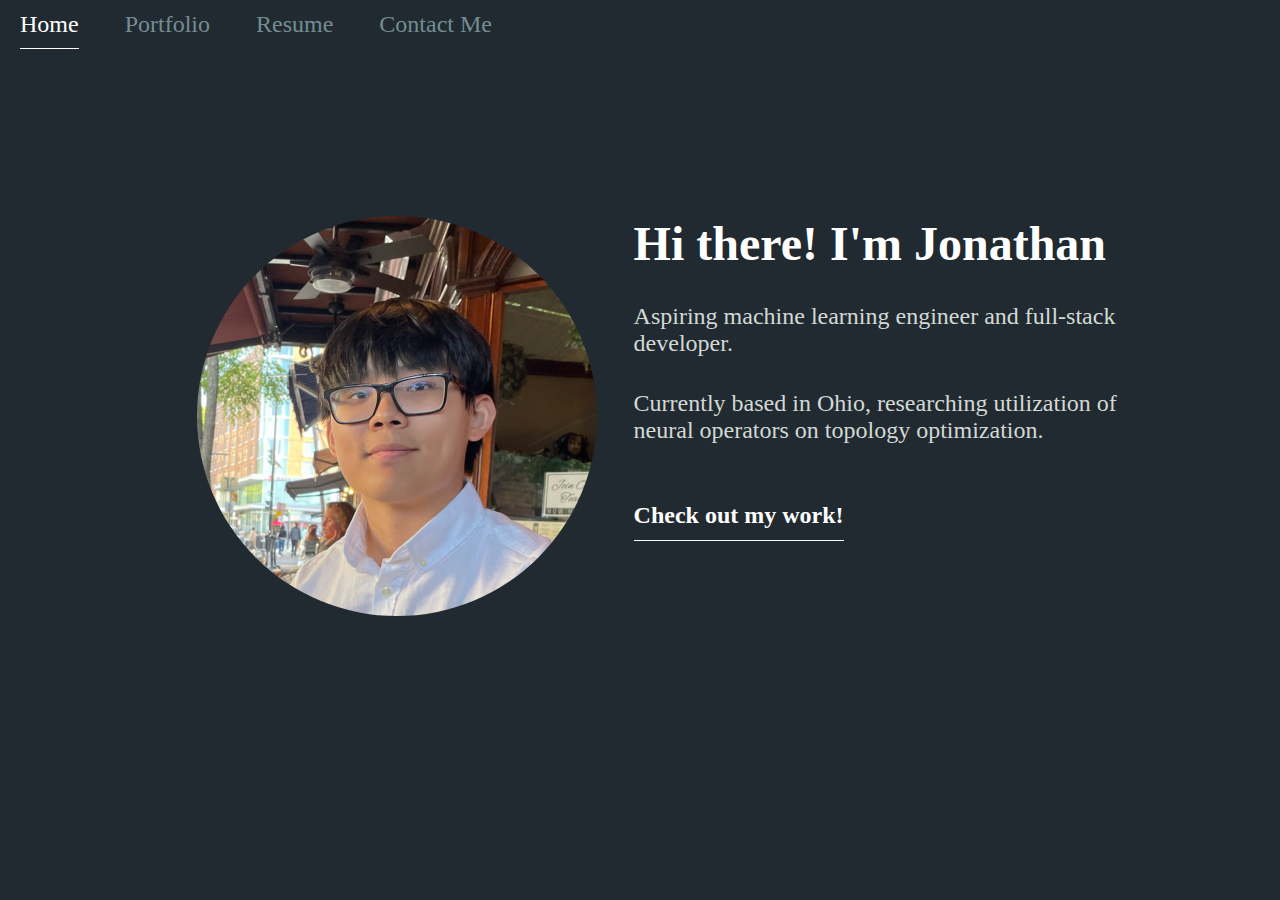
==== index.html @ 546f7185 "Implement Home Page" ====
<!DOCTYPE html>

<html>

<head>
    <title>Jonathan Chen</title>
    <link rel="stylesheet" type="text/css" href="style.css">

    <link rel="preconnect" href="https://fonts.googleapis.com">
    <link rel="preconnect" href="https://fonts.gstatic.com" crossorigin>
    <link href="https://fonts.googleapis.com/css2?family=Jacques+Francois&family=Recursive:wght@300..1000&display=swap"
        rel="stylesheet">

</head>

<body>
    <section class="navbar">
        <ul>
            <li> <a href="" class="current-page">Home</a> </li>
            <li> <a href="">Portfolio</a> </li>
            <li> <a href="">Resume</a> </li>
            <li> <a href="">Contact Me</a> </li>
        </ul>
    </section>

    <section class=" main">

        <section class="photo-section">
            <img class="photo" src="images/profilepic.jpeg" alt="Profile Picture" />
        </section>

        <section class="about-section">
            <h1> Hi there! I'm Jonathan </h1>
            <p> Aspiring machine learning engineer and full-stack
                <br> developer.
            </p>
            <br>
            <p>Currently based in Ohio, researching utilization of
                <br> neural operators on topology optimization.
            </p>
            <br>
            <a href=""> <strong> Check out my work! </strong> </a>
        </section>

</body>

</html>
---- style.css ----
body {
    height: 100%;
    width: 99%;
    margin: 0;
    background-color: #212A31;
    color: #FFFFFF;
}

/* Navbar */

.navbar {
    color: #748D92;
    font-size: 1.5rem;
    line-height: 0;
}

.navbar ul {
    text-align: left;
    padding: 0;
}

.navbar li {
    display: inline;
    padding-left: 1.25rem;
    padding-right: 1.25rem;
    color: #748D92;
}

.navbar a {
    color: #748D92;
    text-decoration: none;
}

.navbar a.current-page {
    color: #FFFFFF;
    border-bottom: 0.1rem solid #FFFFFF;
    padding-bottom: 0.7rem;
}

/* Main Block */

.main {
    width: 100%;
    height: 100%;
    display: grid;
    grid-template-columns: 1fr 1fr;
    margin-top: 10rem;
    /* border: 1px solid white; */
}

/* Photo */

.photo-section {
    grid-column: 1 / 2;
    justify-self: center;
    margin-top: 2rem;
    padding-left: 10rem;
}

.photo {
    width: 25rem;
    height: 25rem;
    border-radius: 13.75rem;
}

/* About */

.about-section {
    grid-column: 2 / 3;
}

.about-section h1 {
    font-size: 3rem;
}

.about-section p {
    font-size: 1.5rem;
    margin-top: 0.469rem;
    margin-bottom: 0.469rem;
    color: #D3D9D4;
}

.about-section a {
    color: #FFFFFF;
    border-bottom: 0.1rem solid #FFFFFF;
    padding-bottom: 0.7rem;
    text-decoration: none;
    font-size: 1.5rem;
    display: inline-block;
    margin-top: 2rem;
}
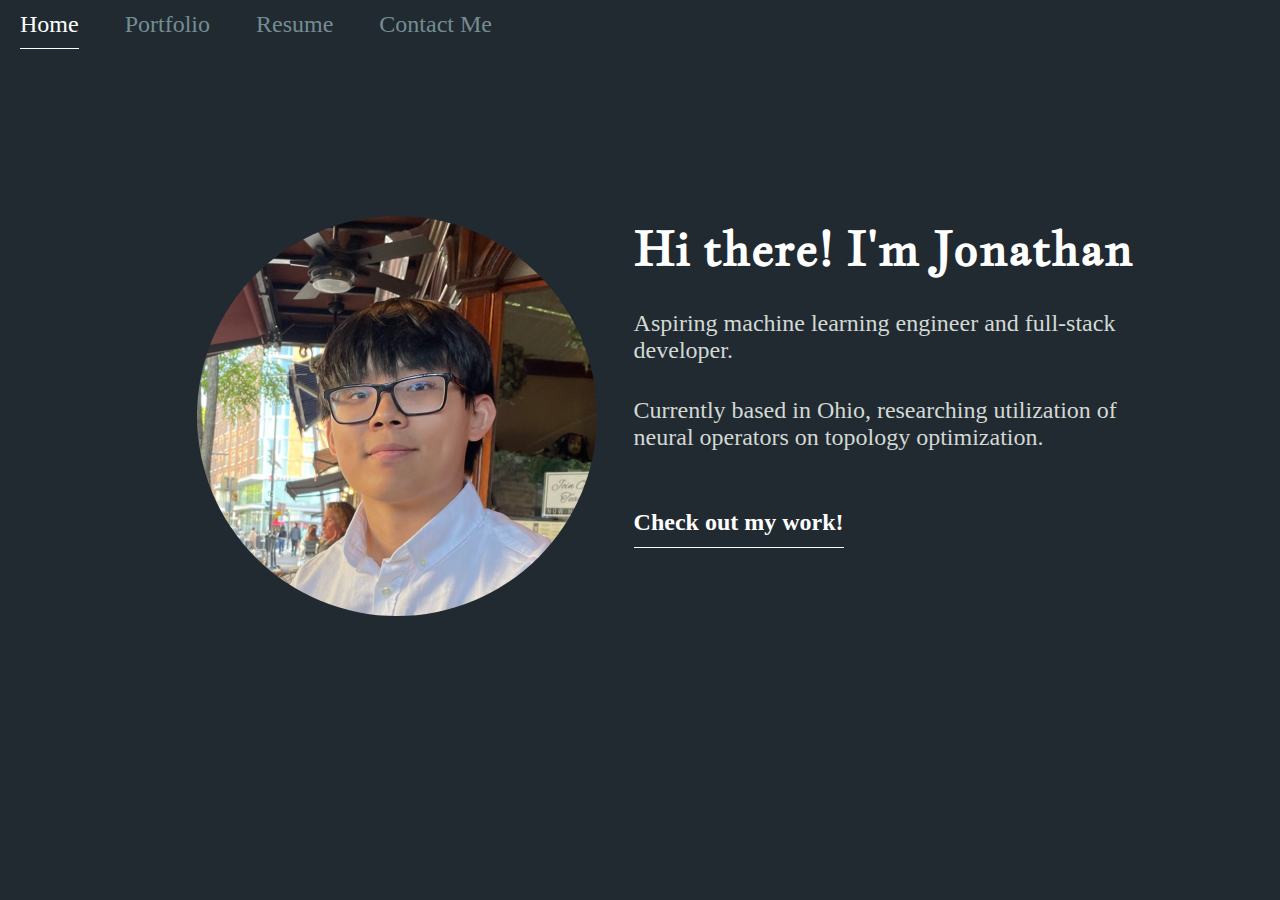
==== commit a98e5597: "Complete portfolio page, added a few example projects" ====
--- a/index.html
+++ b/index.html
@@ -16,8 +16,8 @@
 <body>
     <section class="navbar">
         <ul>
-            <li> <a href="" class="current-page">Home</a> </li>
-            <li> <a href="">Portfolio</a> </li>
+            <li> <a href="index.html" class="current-page">Home</a> </li>
+            <li> <a href="portfolio.html">Portfolio</a> </li>
             <li> <a href="">Resume</a> </li>
             <li> <a href="">Contact Me</a> </li>
         </ul>
--- a/style.css
+++ b/style.css
@@ -4,6 +4,11 @@
     margin: 0;
     background-color: #212A31;
     color: #FFFFFF;
+}
+
+h1 {
+    font-size: 3rem;
+    font-family: 'Jacques Francois', sans-serif;
 }
 
 /* Navbar */
@@ -63,15 +68,15 @@
     border-radius: 13.75rem;
 }
 
-/* About */
+/* ABOUT */
 
 .about-section {
     grid-column: 2 / 3;
 }
 
-.about-section h1 {
+/* .about-section h1 {
     font-size: 3rem;
-}
+} */
 
 .about-section p {
     font-size: 1.5rem;
@@ -88,4 +93,45 @@
     font-size: 1.5rem;
     display: inline-block;
     margin-top: 2rem;
+}
+
+/* PORTFOLIO */
+
+.portfolio h1 {
+    margin-top: 5rem;
+    margin-bottom: 5rem;
+    text-align: center;
+}
+
+.project {
+    display: grid;
+    grid-template-columns: 2.5fr 7.5fr;
+    border-top: 1px solid #748D92;
+    border-bottom: 1px solid #748D92;
+    padding-top: 3rem;
+    padding-bottom: 3rem;
+    width: 90%;
+    margin: 0 auto;
+}
+
+.project-image {
+    grid-column: 1 / 2;
+    justify-self: center;
+    align-self: center;
+}
+
+.project-picture {
+    height: 10.625rem;
+    width: 16.25rem;
+}
+
+.project-text {
+    grid-column: 2 / 3;
+}
+
+.project-text p {
+    margin: 0 auto;
+    line-height: 150%;
+    font-size: 1.5rem;
+    font-family: 'Inter', sans-serif;
 }